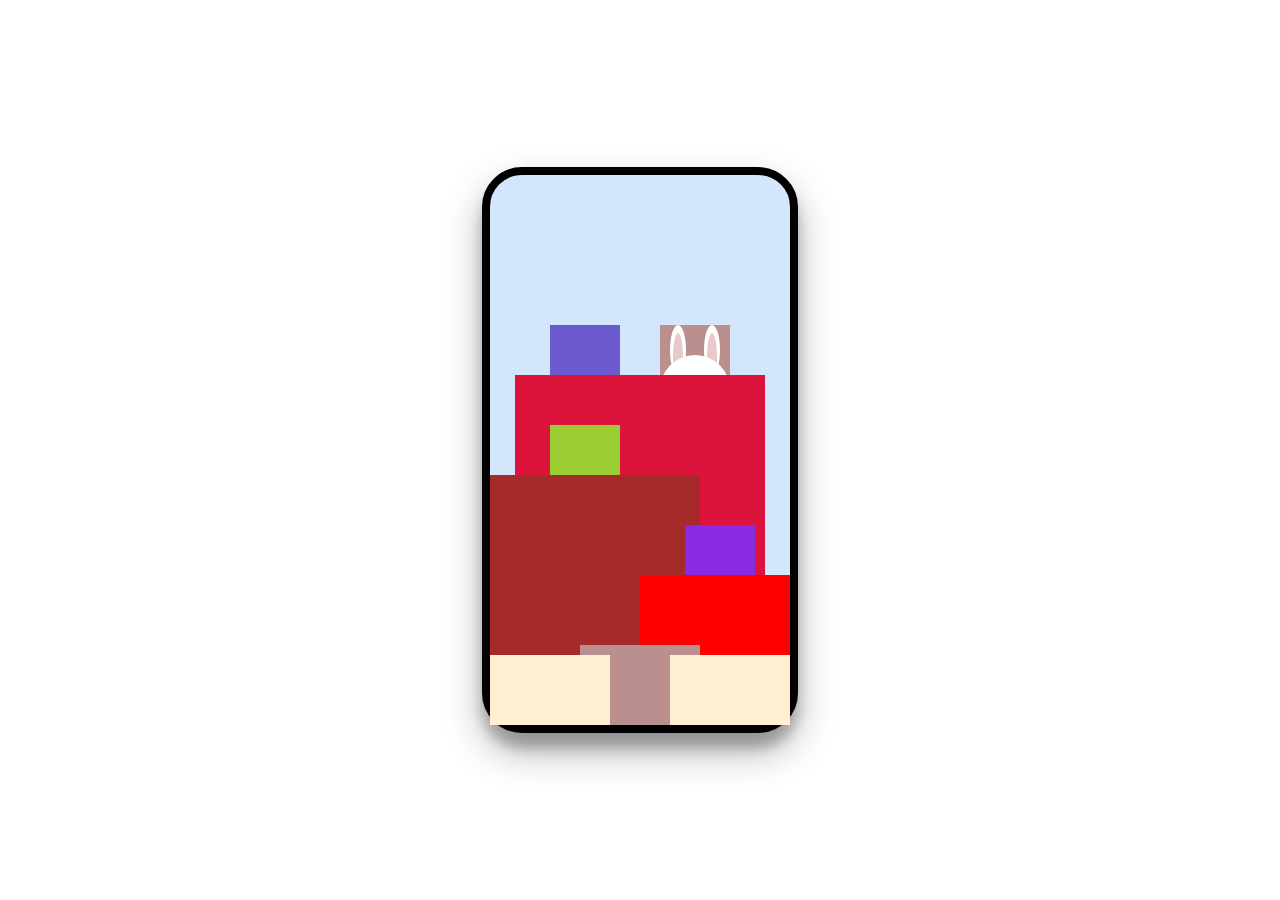
==== Animation/index.html @ a1737afc "first update" ====
<!DOCTYPE html>
<html lang="en">
<head>
    <meta charset="UTF-8">
    <meta http-equiv="X-UA-Compatible" content="IE=edge">
    <meta name="viewport" content="width=device-width, initial-scale=1.0">
    <title>Document</title>
    <link rel="stylesheet" href="./style.css">
</head>
<body>
    <div class="phone">
        <div class="leyer-1">
            <div class="left-ear-outer"></div>
            <div class="left-ear-inner"></div>
            <div class="right-ear-outer"></div>
            <div class="right-ear-inner"></div>
            <div class="head">
                <div class="head__eye head__eye--left"></div>
                <div class="head__eye head__eye--right"></div>
            </div>
        </div>
        <div class="leyer-2"></div>
        <div class="leyer-3"></div>
        <div class="leyer-4"></div>
        <div class="leyer-5"></div>
        <div class="leyer-6"></div>
        <div class="leyer-7"></div>
        <div class="leyer-8"></div>
        <div class="leyer-9"></div>
        <div class="leyer-10"></div>
    </div>
</body>
</html>
---- Animation/style.css ----
body{
    margin: 0;
    width: 100%;
    height: 100vh;
    display: grid;
    place-items: center;
}

.phone{
    position: relative;
    width: 300px;
    height: 550px;
    border-radius: 40px;
    border: 8px solid black;
    box-shadow: 0 19px 38px  rgba(0, 0, 0, 0.30), 0 15px 12px  rgba(0, 0, 0, 0.22); 
    background: rgb(211, 230, 251);
}

.leyer-1{
    position: absolute;
    z-index: 1;
    height: 400px;
    width: 70px;
    background: rosybrown;
    right: 60px;
    bottom: 0;
}
.leyer-2{
    position: absolute;
    z-index: 2;
    height: 400px;
    width: 70px;
    background: slateblue;
    bottom: 0;
    left: 60px;
}
.leyer-3{
    position: absolute;
    z-index: 3;
    right: 0;
    left: 0;
    margin: 0 auto;
    height: 350px;
    width: 250px;
    background: crimson;
    bottom: 0;

}
.leyer-4{
    position: absolute;
    z-index: 4;
    height: 300px;
    width: 70px;
    background: yellowgreen;
    bottom: 0;
    left: 60px;
}
.leyer-5{
    position: absolute;
    z-index: 5;
    height: 250px;
    width: 210px;
    background: brown;
    bottom: 0;
}
.leyer-6{
    position: absolute;
    z-index: 6;
    width: 70px;
    height: 200px;
    background: blueviolet;
    bottom: 0;
    right: 35px;
}
.leyer-7{
    position: absolute;
    z-index: 7;
    height: 150px;
    width: 150px;
    background: red;
    bottom: 0;
    right: 0;
}
.leyer-8{
    position: absolute;
    z-index: 8;
    height: 80px;
    width: 120px;
    background: rosybrown;
    bottom: 0;
    right: 0;
    left: 0;
    margin: 0 auto;
}
.leyer-9{
    position: absolute;
    z-index: 9;
    height: 70px;
    width: 120px;
    background: papayawhip;
    bottom: 0;
    left: 0;
}
.leyer-10{
    position: absolute;
    z-index: 10;
    height: 70px;
    width: 120px;
    background: papayawhip;
    bottom: 0;
    right: 0;
}

/* *********************EAR************* */
.left-ear-outer{
    background: white;
    border-radius: 90%;
    width: 16px;
    height: 50px;
    position: absolute;
    left: 10px;
}

.left-ear-inner{
    background: rgba(224, 180, 180, 0.739);
    border-radius: 90%;
    width: 10px;
    height: 50px;
    position: absolute;
    left: 13px;
    top: 8px;
}

.right-ear-outer{
    background: white;
    border-radius: 90%;
    width: 16px;
    height: 50px;
    position: absolute;
    right: 10px;
}

.right-ear-inner{
    background: rgba(224, 180, 180, 0.739);
    border-radius: 90%;
    width: 10px;
    height: 50px;
    position: absolute;
    right: 13px;
    top: 8px;
}

.head{
    position: absolute;
    height: 70px;
    width: 100%;
    border-radius: 35px;
    left: 0;
    right: 0;
    margin: 0 auto;
    top: 30px;
    background: white;
}
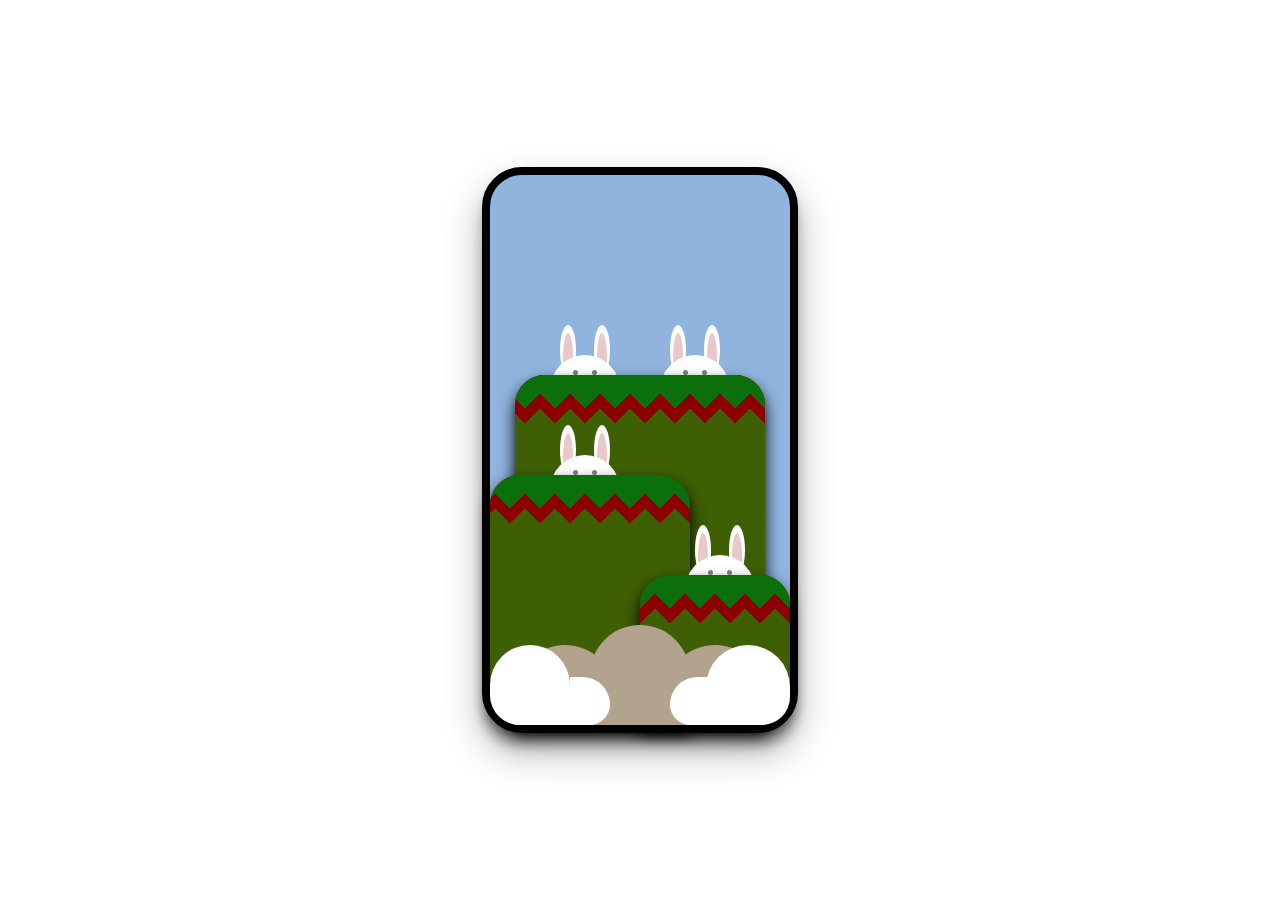
==== commit 5188cb02: "second update" ====
--- a/Animation/index.html
+++ b/Animation/index.html
@@ -19,15 +19,76 @@
                 <div class="head__eye head__eye--right"></div>
             </div>
         </div>
-        <div class="leyer-2"></div>
-        <div class="leyer-3"></div>
-        <div class="leyer-4"></div>
-        <div class="leyer-5"></div>
-        <div class="leyer-6"></div>
-        <div class="leyer-7"></div>
-        <div class="leyer-8"></div>
-        <div class="leyer-9"></div>
-        <div class="leyer-10"></div>
+
+        <div class="leyer-2">
+            <div class="left-ear-outer"></div>
+            <div class="left-ear-inner"></div>
+            <div class="right-ear-outer"></div>
+            <div class="right-ear-inner"></div>
+            <div class="head">
+                <div class="head__eye head__eye--left"></div>
+                <div class="head__eye head__eye--right"></div>
+            </div>
+        </div>
+
+        <div class="leyer-3">
+            <div class="square-main">
+                <div class="brown__zigzag"></div>
+                <div class="dark__green__zigzag"></div>
+                <div></div>
+            </div>
+        </div>
+
+        <div class="leyer-4">
+            <div class="left-ear-outer"></div>
+            <div class="left-ear-inner"></div>
+            <div class="right-ear-outer"></div>
+            <div class="right-ear-inner"></div>
+            <div class="head">
+                <div class="head__eye head__eye--left"></div>
+                <div class="head__eye head__eye--right"></div>
+            </div>
+        </div>
+
+        <div class="leyer-5">
+            <div class="square-main">
+                <div class="brown__zigzag"></div>
+                <div class="dark__green__zigzag"></div>
+                <div></div>
+            </div>
+        </div>
+
+        <div class="leyer-6">
+            <div class="left-ear-outer"></div>
+            <div class="left-ear-inner"></div>
+            <div class="right-ear-outer"></div>
+            <div class="right-ear-inner"></div>
+            <div class="head">
+                <div class="head__eye head__eye--left"></div>
+                <div class="head__eye head__eye--right"></div>
+            </div>
+        </div>
+
+        <div class="leyer-7">
+            <div class="square-main">
+                <div class="brown__zigzag"></div>
+                <div class="dark__green__zigzag"></div>
+                <div></div>
+            </div>
+        </div>
+        <div class="leyer-8">
+            <div class="cloud-one"></div>
+            <div class="cloud-two"></div>
+            <div class="cloud-three"></div>
+        </div>
+        <div class="leyer-9">
+            <div class="cloud-one-left"></div>
+            <div class="cloud-two-left"></div>
+        </div>
+        <div class="leyer-10">
+            <div class="cloud-one-rigth"></div>
+            <div class="cloud-two-rigth"></div>
+        </div>
     </div>
 </body>
 </html>--- a/Animation/style.css
+++ b/Animation/style.css
@@ -13,7 +13,8 @@
     border-radius: 40px;
     border: 8px solid black;
     box-shadow: 0 19px 38px  rgba(0, 0, 0, 0.30), 0 15px 12px  rgba(0, 0, 0, 0.22); 
-    background: rgb(211, 230, 251);
+    background: rgb(144, 180, 221);
+    cursor: pointer;
 }
 
 .leyer-1{
@@ -21,7 +22,6 @@
     z-index: 1;
     height: 400px;
     width: 70px;
-    background: rosybrown;
     right: 60px;
     bottom: 0;
 }
@@ -30,7 +30,6 @@
     z-index: 2;
     height: 400px;
     width: 70px;
-    background: slateblue;
     bottom: 0;
     left: 60px;
 }
@@ -42,7 +41,6 @@
     margin: 0 auto;
     height: 350px;
     width: 250px;
-    background: crimson;
     bottom: 0;
 
 }
@@ -51,7 +49,6 @@
     z-index: 4;
     height: 300px;
     width: 70px;
-    background: yellowgreen;
     bottom: 0;
     left: 60px;
 }
@@ -59,8 +56,7 @@
     position: absolute;
     z-index: 5;
     height: 250px;
-    width: 210px;
-    background: brown;
+    width: 200px;
     bottom: 0;
 }
 .leyer-6{
@@ -68,7 +64,6 @@
     z-index: 6;
     width: 70px;
     height: 200px;
-    background: blueviolet;
     bottom: 0;
     right: 35px;
 }
@@ -77,41 +72,37 @@
     z-index: 7;
     height: 150px;
     width: 150px;
-    background: red;
     bottom: 0;
     right: 0;
 }
 .leyer-8{
     position: absolute;
     z-index: 8;
+    height: 100px;
+    width: 250px;
+    bottom: 0;
+    right: 0;
+    left: 0;
+    margin: 0 auto;
+}
+.leyer-9{
+    position: absolute;
+    z-index: 9;
     height: 80px;
     width: 120px;
-    background: rosybrown;
-    bottom: 0;
-    right: 0;
-    left: 0;
-    margin: 0 auto;
-}
-.leyer-9{
-    position: absolute;
-    z-index: 9;
-    height: 70px;
+    bottom: 0;
+    left: 0;
+}
+.leyer-10{
+    position: absolute;
+    z-index: 10;
+    height: 80px;
     width: 120px;
-    background: papayawhip;
-    bottom: 0;
-    left: 0;
-}
-.leyer-10{
-    position: absolute;
-    z-index: 10;
-    height: 70px;
-    width: 120px;
-    background: papayawhip;
-    bottom: 0;
-    right: 0;
-}
-
-/* *********************EAR************* */
+    bottom: 0;
+    right: 0;
+}
+
+/* *********************Leyer 1************* */
 .left-ear-outer{
     background: white;
     border-radius: 90%;
@@ -160,4 +151,140 @@
     margin: 0 auto;
     top: 30px;
     background: white;
+}
+
+.head__eye{
+    position: absolute;
+    width: 5px;
+    height: 5px;
+    border-radius: 2.5px;
+    background-color: gray;
+    top: 15px;
+}
+
+.head__eye.head__eye--left{
+    left: 23px;
+}
+
+.head__eye.head__eye--right{
+    right: 23px;
+}
+
+/* *********************Leyer 3************* */
+
+.square-main{
+    position: absolute;
+    width: 100%;
+    height: 100%;
+    border-top-left-radius: 30px;
+    border-top-right-radius: 30px;
+    background: rgb(62, 95, 4);
+    box-shadow: 0 8px 15px rgb(0, 0, 0);
+}
+
+.leyer-5 .square-main{
+    border-bottom-left-radius: 30px;
+}
+
+.leyer-7 .square-main{
+    border-bottom-right-radius: 30px;
+}
+
+.brown__zigzag{
+    position: absolute;
+    width: 100%;
+    height: 55px;
+    border-bottom-left-radius: 30px;
+    border-bottom-right-radius: 30px;
+    background: 
+    linear-gradient(-45deg, transparent 33.33%, darkred 33.33%, darkred 66.66%, transparent 66.66% ),
+    linear-gradient(45deg, transparent 33.33%, darkred 33.33%, darkred 66.66%, transparent 66.66% );
+    background-size: 30px 80px;
+    transform: rotate(180deg);
+}
+
+.dark__green__zigzag{
+    width: 100%;
+    height: 40px;
+    border-bottom-left-radius: 30px;
+    border-bottom-right-radius: 30px;
+    background: 
+    linear-gradient(-45deg, transparent 33.33%, #0b700b 33.33%, #0b700b 66.66%, transparent 66.66% ),
+    linear-gradient(45deg, transparent 33.33%, #0b700b 33.33%, #0b700b 66.66%, transparent 66.66% );
+    background-size: 30px 80px;
+    transform: rotate(180deg);
+}
+
+.cloud-one{
+    position: absolute;
+    width: 100px; 
+    height: 100%;
+    left: 0;
+    right: 0;
+    bottom: 0;
+    margin: 0 auto;
+    background-color: rgb(177, 163, 141);
+    border-radius: 60px 60px 0 0;
+}
+
+.cloud-two{
+    position: absolute;
+    width: 100px; 
+    height: 80%;
+    bottom: 0;
+    left: 0;
+    background-color: rgb(177, 163, 141);
+    border-radius: 50px 50px 0 0  ;
+}
+
+.cloud-three{
+    position: absolute;
+    width: 100px; 
+    height: 80%;
+    bottom: 0;
+    right: 0;
+    background-color: rgb(177, 163, 141);
+    border-radius: 50px 50px 0 0;
+}
+
+/* *********************Leyer 9************* */
+
+.cloud-one-left{
+    width: 80px;
+    height: 100%;
+    border-radius: 40px 40px 0 30px;
+    background: white;
+    left: 0;
+    position: absolute;
+}
+
+.cloud-two-left{
+    position: absolute;
+    width: 40px;
+    height: 60%;
+    border-radius: 0 40px 30px 0;
+    background: white;
+    bottom: 0;
+    left: 80px;
+}
+
+/* *********************Leyer 10************* */
+
+.cloud-one-rigth{
+    position: absolute;
+    width: 70%;
+    height: 100%;
+    border-radius: 45px 45px 30px 0px;
+    background-color: white;
+    right: 0;
+}
+
+.cloud-two-rigth{
+    position: absolute;
+    width: 40px;
+    height: 60%;
+    border-radius: 40px 0px 0px 30px;
+    background: white;
+    bottom: 0;
+    left: 0;
 }